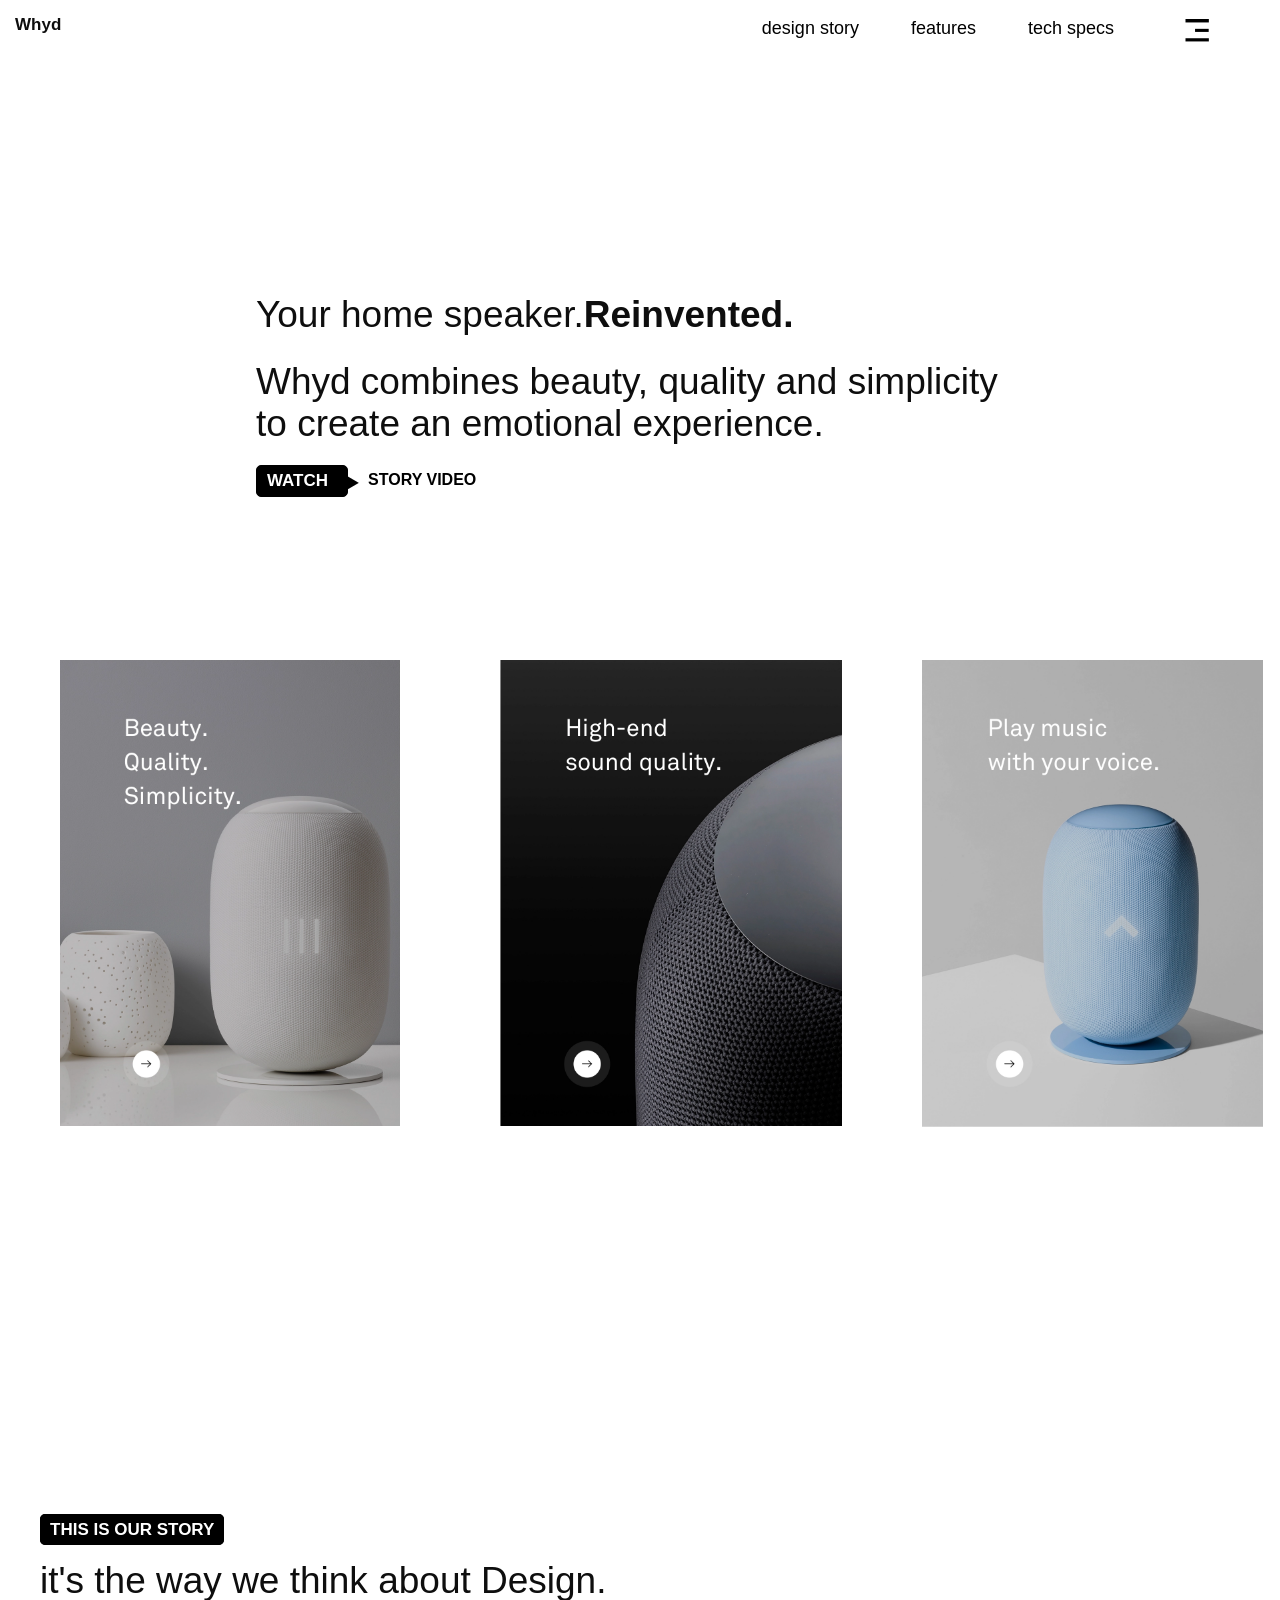
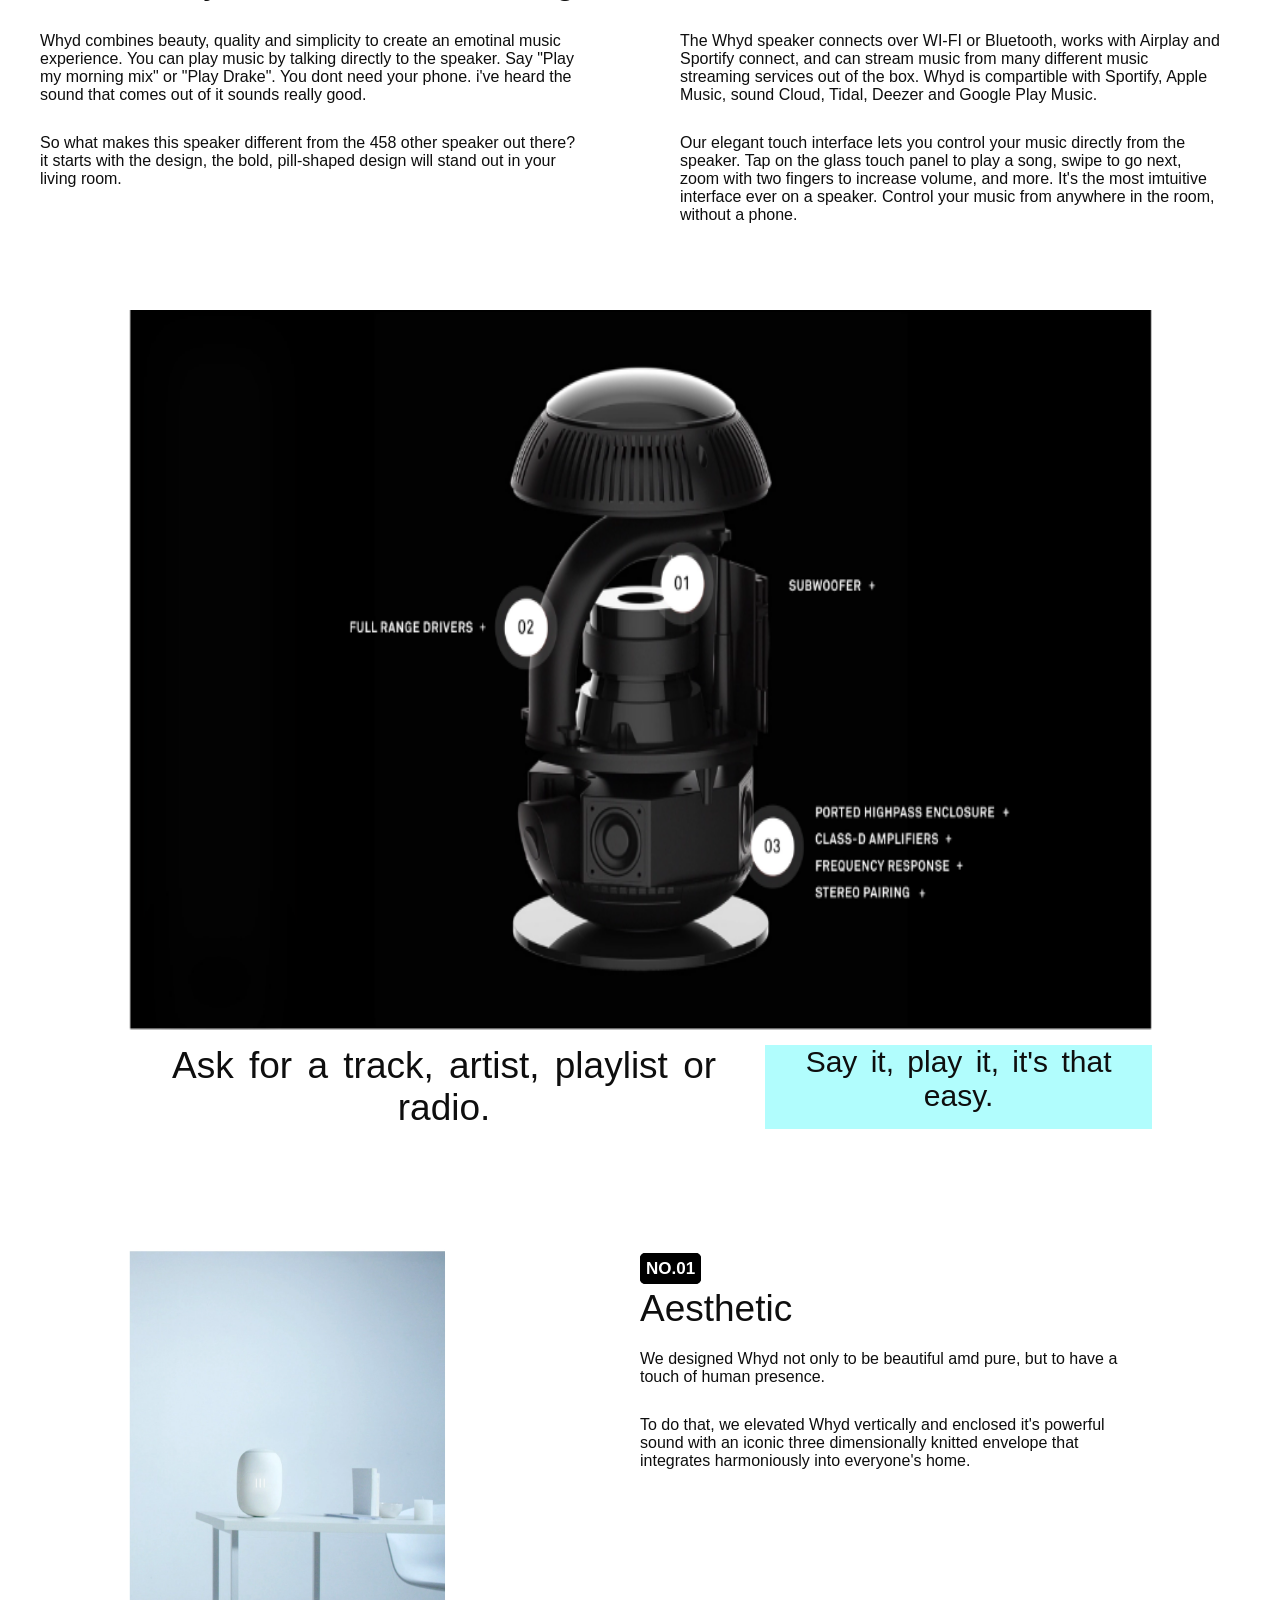
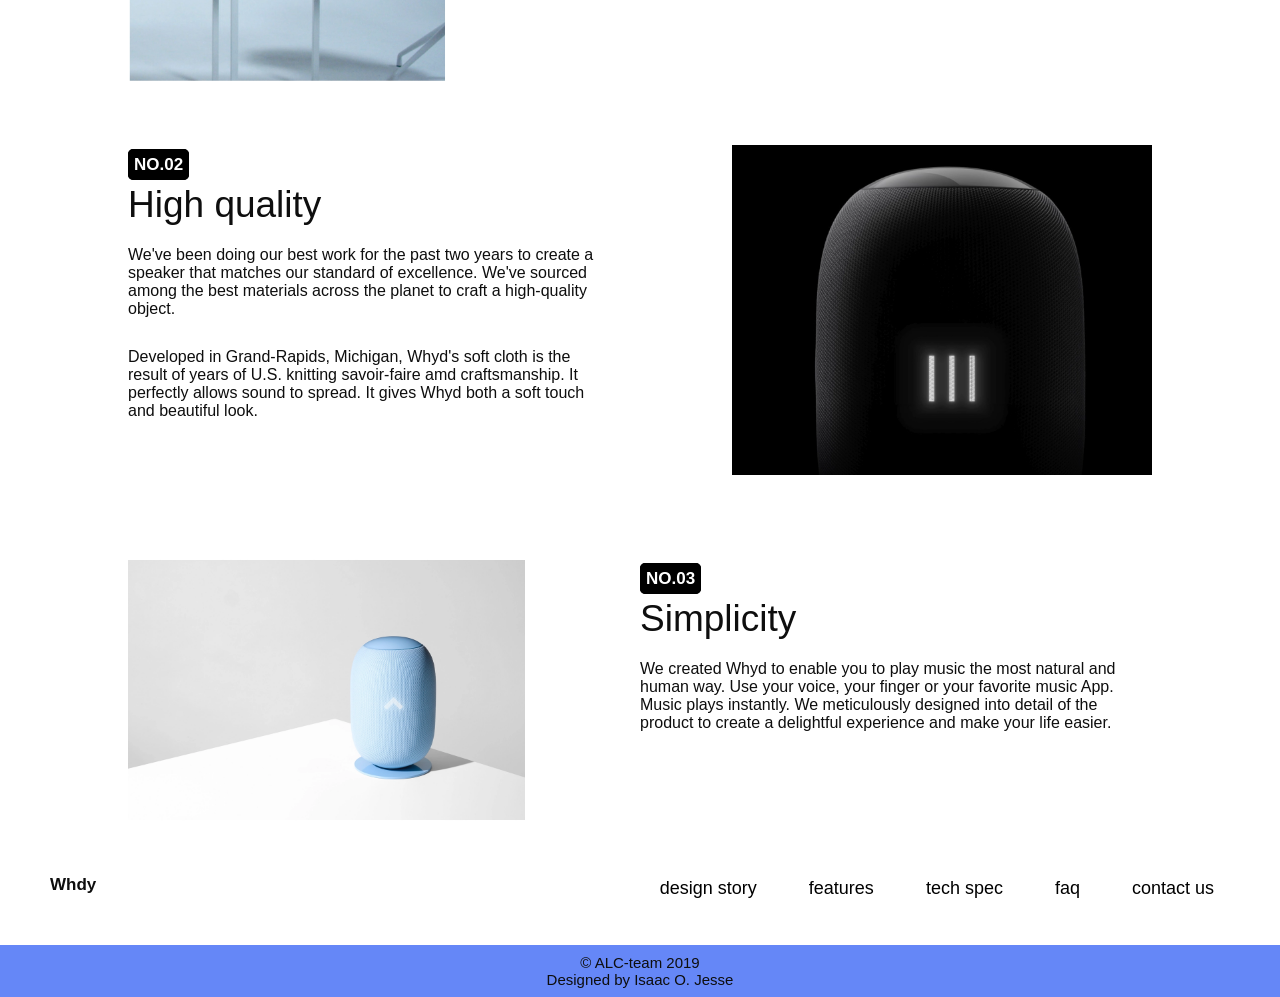
==== index.html @ 48943fe8 "alc assignment upload" ====
<!DOCTYPE html>
<html lang="en">
<head>
    <meta charset="UTF-8">
    <meta name="viewport" content="width=device-width, initial-scale=1.0">
    <meta http-equiv="X-UA-Compatible" content="ie=edge">
    <link rel="stylesheet" href="whyd.css">
    
    <title>Welcome to Whyd</title>
</head>
<body>
    
    <nav>
        <h2 class="text">Whyd</h2>
        <ul class="right">
            <a class="section-1-text3" href="#"><li class="nav">design story</li></a> 
            <a class="section-1-text3" href="#"><li class="nav">features</li></a> 
            <a class="section-1-text3" href="#"><li class="nav">tech specs</li></a> 
        </ul>
        <a href="#"><img class="nav-bar-icon" src="nav.png" alt="nav-bar icon"></a>
        
    </nav>

    <header>
        <p class="section-1-text">Your home speaker.<strong>Reinvented.</strong></p>
        <p class="section-1-text2">Whyd combines beauty, quality and simplicity to create an emotional experience.</p>
        <div class="links">
            <a href="#" class="section-1-link"><strong>WATCH</strong><img class="icon-image" src="icons8-play-24.png" alt=""></a>
            <a href="#" class="section-1-link2"><strong>STORY VIDEO</strong></a>
        </div>
    </header>

    <section class="section-2">
        <div class="grid-1">
            <a class="speaker-links" href="#">
                <img class="speaker-link"src="speaker6.png" alt="whyd speaker logo">
            </a>
        </div>
        <div class="grid-2">
            <a class="speaker-links" href="#">
                <img class="speaker-link"src="speaker4.png" alt="whyd speaker logo">
            </a>
        </div>
        <div class="grid-3">
            <a class="speaker-links" href="#">
                <img class="speaker-link"src="speaker5.png" alt="whyd speaker logo">
            </a>
        </div>
    </section>

    <section class="section-3">
        <strong class="section-1-link3">THIS IS OUR STORY</strong>
        <p class="h6-text">it's the way we think about Design.</p>


        <div class="section-3-text">
            <div class="section-3-text-left">
                <p class="section-3-text-left1">
                    Whyd combines beauty, quality and simplicity to create an emotinal music experience. You can play music by talking directly to the speaker. Say "Play my morning mix" or "Play Drake". You dont need your phone. i've heard the sound that comes out of it sounds really good.
                </p>
                <p class="section-3-text-left2">So what makes this speaker different from the 458 other speaker out there? it starts with the design, the bold, pill-shaped design will stand out in your living room.</p>
            </div>
            
            <div class="section-3-text-right">
                <p class="section-3-text-right1">
                 The Whyd speaker connects over WI-FI or Bluetooth, works with Airplay and Sportify connect, and can stream music from many different music streaming services out of the box. Whyd is compartible with Sportify, Apple Music, sound Cloud, Tidal, Deezer and Google Play Music.
                </p>
                <p class="section-3-text-right2">
                  Our elegant touch interface lets you control your music directly from the speaker. Tap on the glass touch panel to play a song, swipe to go next, zoom with two fingers to increase volume, and more. It's the most imtuitive interface ever on a speaker. Control your music from anywhere in the room, without a phone.
                </p>
            </div>
        </div>    
    </section>

    <section class="section-4">
        <img class="section-4-img" src="speaker.png" alt="Whyd speakers">
       <div class="text2"><p class="h6-text2">Ask for a track, artist, playlist or radio. <p class="special-text">  Say it, play it, it's that easy.</p></p></div> 
    </section>

    <section class="section-5">
        
            <div class="section-5-left">
                <img src="speaker1.png" alt="Whyd speaker">
            </div>
       
        <div class="section-5-right">
            <strong class="section-1-textlink">NO.01</strong>
                <p class="h6-text3">Aesthetic</p>
                <p class="section-5-text-right1">
                    We designed Whyd not only to be beautiful amd pure, but to have a touch of human presence.
                </p>
                <p class="section-5-text-right2">
                    To do that, we elevated Whyd vertically and enclosed it's powerful sound with an iconic three dimensionally knitted envelope that integrates harmoniously into everyone's home.
                </p>

        </div>
        
    </section>
    <section class="section-6">
       
            <div class="section-6-left">
                <img src="speaker2.png" alt="Whyd speaker">
            </div>
            <div class="section-6-right">
                <strong class="section-1-textlink">NO.02</strong>
                <p class="h6-text3">High quality</p>
                <p class="section-6-text-right1">
                    We've been doing our best work for the past two years to create a speaker that matches our standard of excellence. We've sourced among the best materials across the planet to craft a high-quality object.
                </p>
                <p class="section-6-text-right2">
                    Developed in Grand-Rapids, Michigan, Whyd's soft cloth is the result of years of U.S. knitting savoir-faire amd craftsmanship. It perfectly allows sound to spread. It gives Whyd both a soft touch and beautiful look.
                </p>

            </div>
        
    </section>
    <section class="section-7">
          
                <div class="section-7-left">
                    <img src="speaker3.png" alt="Whyd speaker">
                </div>
                <div class="section-7-right">
                    <strong class="section-1-textlink">NO.03</strong>
                    <p class="h6-text3">Simplicity</p>
                    <p class="section-7-text-right1">
                        We created Whyd to enable you to play music the most natural and human way. Use your voice, your finger or your favorite music App. Music plays instantly. We meticulously designed into detail of the product to create a delightful experience and make your life easier.
                    </p>
                    
    
                </div>
           
    </section>
    
<section class="footer-nav">
    <h3 class="text">Whdy</h3>
    <div class="grid-right">
        <ul class="grid-right-ul">
            <a class="section-1-text3" href="#"><li class="f-nav">design story</li></a> 
            <a class="section-1-text3" href="#"><li class="f-nav">features</li></a>
            <a class="section-1-text3" href="#"><li class="f-nav">tech spec</li></a>
            <a class="section-1-text3" href="#"><li class="f-nav">faq</li></a>
            <a class="section-1-text3" href="#"><li class="f-nav">contact us</li></a>
        </ul>
    </div>
</section>

    <footer class="footer">
            <h6></h6> 
            <p>&copy; ALC-team 2019</p>
            <p>Designed by Isaac O. Jesse</p>
        </footer>
 
</body>
</html>
---- whyd.css ----
*{
    margin: 0;
    padding:0;
}

body{
    background-color:  white;
    color:  #0e0e0e;
    font-family: 'Segoe UI', Tahoma, Geneva, Verdana, sans-serif;
}


nav{
    display: flex;
    flex-direction: row;
    padding: 15px;
    margin-bottom: 100px;
    height: 40px;
}

.right{
    position: absolute;
    right: 100px;
    display: inline-flex;
    list-style: none;
    margin-right: 40px;
    
}

.text{
    font-size: 17px;
}

.nav{
    margin: 0px 20px;
    font-size: 18px; 
}

.nav-bar-icon{
    position: absolute;
    top: 17px;
    right: 30px;
    height: 25px;
    width: 25px;
    margin-right: 40px;
}

.icon-image{
    position: absolute;
    left: 330px;
    margin-left: 10px;
}

header{
    
    
    align-content: center;
    justify-content: center;
    height: 50vh;
    width: 60%;
    margin: auto;
    font-size: 37px;
}

.section-1-text{
    margin-bottom: 25px;
}

.section-1-link{
    margin-top: 20px;
    font-size: 17px;
    border: 1px solid black;
    border-radius: 5px;
    padding: 5px 19px 5px 10px;
    background-color: black;
    color: white;
    text-decoration: none;
}

.section-1-textlink{
    margin-top: 20px;
    font-size: 17px;
    border: 1px solid black;
    border-radius: 5px;
    padding: 5px;
    background-color: black;
    color: white;
    text-decoration: none;
}

.section-1-link2{
    margin-top: 20px;
    font-size: 16px;
    border: 1px solid white;
    border-radius: 5px;
    padding: 5px 9px;
    color: black;
    text-decoration: none;
    margin-left: 10px;
}

.section-1-link2:hover{
    border: 1px solid black;
    background: black;
    color: white;
    transition: all 0.5s;
}

.section-1-link:hover{
    border: 1px solid white;
    background: white;
    color: black;
    transition: all 0.5s;
}


.section-1-text3{
   
    font-size: 18px;
    border: 1px solid white;
    border-radius: 5px;
    padding: 2px 5px;
    color: black;
    text-decoration: none;
    
}

.section-1-text3:hover{
    border: 1px solid black;
    background: black;
    color: white;
    transition: all 0.5s;
}

.links{
    display: flex;
    flex-direction: row;
}

.section-2{
    display: grid;
    grid-template-columns: 1fr 1fr 1fr;
    height: 100vh;
}
.grid-1{
   
    margin: 40px 60px;
}
.grid-2{
    
    margin: 40px;
}
.grid-3{
   
    margin: 40px;
}

.speaker-link:hover{
    opacity: 0.5;
    transition: all 0.5s;

}

.section-1-link3{
    margin: 40px;
    font-size: 17px;
    border: 1px solid black;
    border-radius: 5px;
    padding: 5px 9px;
    background-color: black;
    color: white;
    text-decoration: none;
}

.h6-text{
    font-size: 37px;
    margin: 20px 40px;
}

.h6-text2{
    font-size: 37px;
}

.h6-text3{
    font-size: 37px;
    margin-top: 9px;
}

.section-3-text{
    margin: 30px 40px 45px 40px;
    display: grid;
    grid-template-columns: 1fr 1fr;
    align-content: center;
    justify-content: center;
    

    
}

.section-3-text-left2 {
    margin-top: 30px;
}

.section-3-text-left{
    margin-right: 40px;
    width: 90%;
    
}

.section-3-text-right{
   margin-left: 40px;
   width: 90%;
}

.section-3-text-right2{
    margin-top: 30px;
}

.section-4{
    height: 100vh;
    display: flex;
    flex-direction: column;
    justify-content: center;
    align-content: center;
    margin: auto;
    width: 80%;
}

.section-4-img{
    height: 80vh;
}

.text2{
    display: flex;
    justify-content: center;
    align-content: center;
    text-align: center;
    word-spacing: 5px;
    margin-top: 15px;
}

.special-text{
    font-size: 30px;
    margin-left: 5px;
    padding: 0 5px;
    background: rgb(177, 253, 253);
}

.section-5{
    display: grid;
    grid-template-columns: 1fr 1fr;
    margin: auto;
    margin-top: 80px;
    width: 80%;
   
    

}

.section-5-right{
    margin-top: 10px;
}

.section-5-text-right1{
    margin-top: 20px;

}




.section-5-text-right2{
    margin-top: 30px;
}

.section-6{
    display: grid;
    grid-template-columns: 1fr 1fr;
    margin: auto;
    margin-top: 60px;
    width: 80%;
  
    

}

.section-6-left{
   order: 2;
   margin-left: 119px;
}

.section-6-right{
    order: 1;
    margin-top: 10px;
    
}

.section-6-text-right1{
    margin-top: 20px;

}

.section-6-text-right2{
    margin-top: 30px;
}

.section-7{
    display: grid;
    grid-template-columns: 1fr 1fr;
    margin: auto;
    margin-top: 80px;
    width: 80%;
   
    

}

.section-7-right{
    margin-top: 10px;
}

.section-7-text-right1{
    margin-top: 20px;

}

.footer-nav{
    display: grid;
    grid-template-columns: 1fr 1fr;
    margin: 50px;

}

.grid-right{
    position: absolute;
    right: 40px;
}

.grid-right-ul{
    display: inline-flex;
    list-style: none;
}

.f-nav{
    margin: 0px 20px;
    font-size: 18px; 
}

.footer{
    justify-content: center;
    align-content: center;
    text-align: center;
    background: rgb(101, 135, 247);
    font-size: 15px;
    padding: 9px;
}
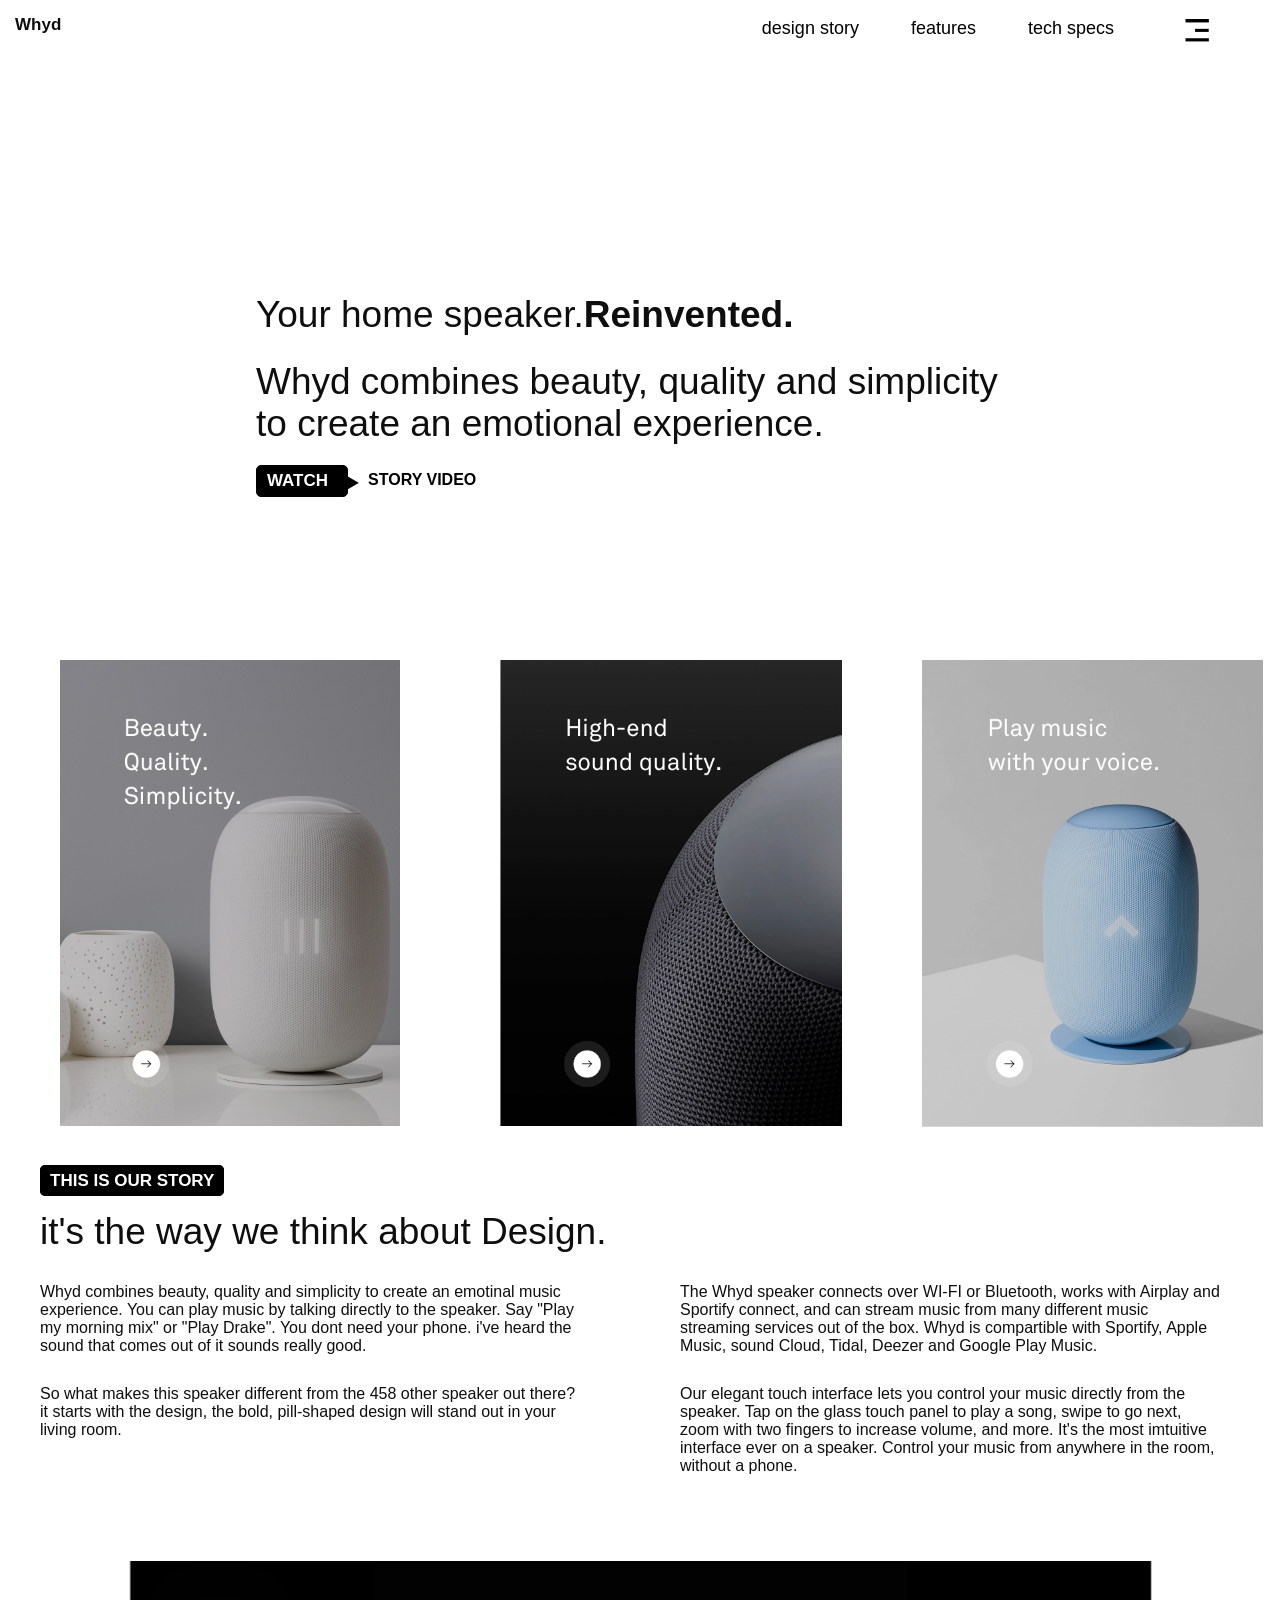
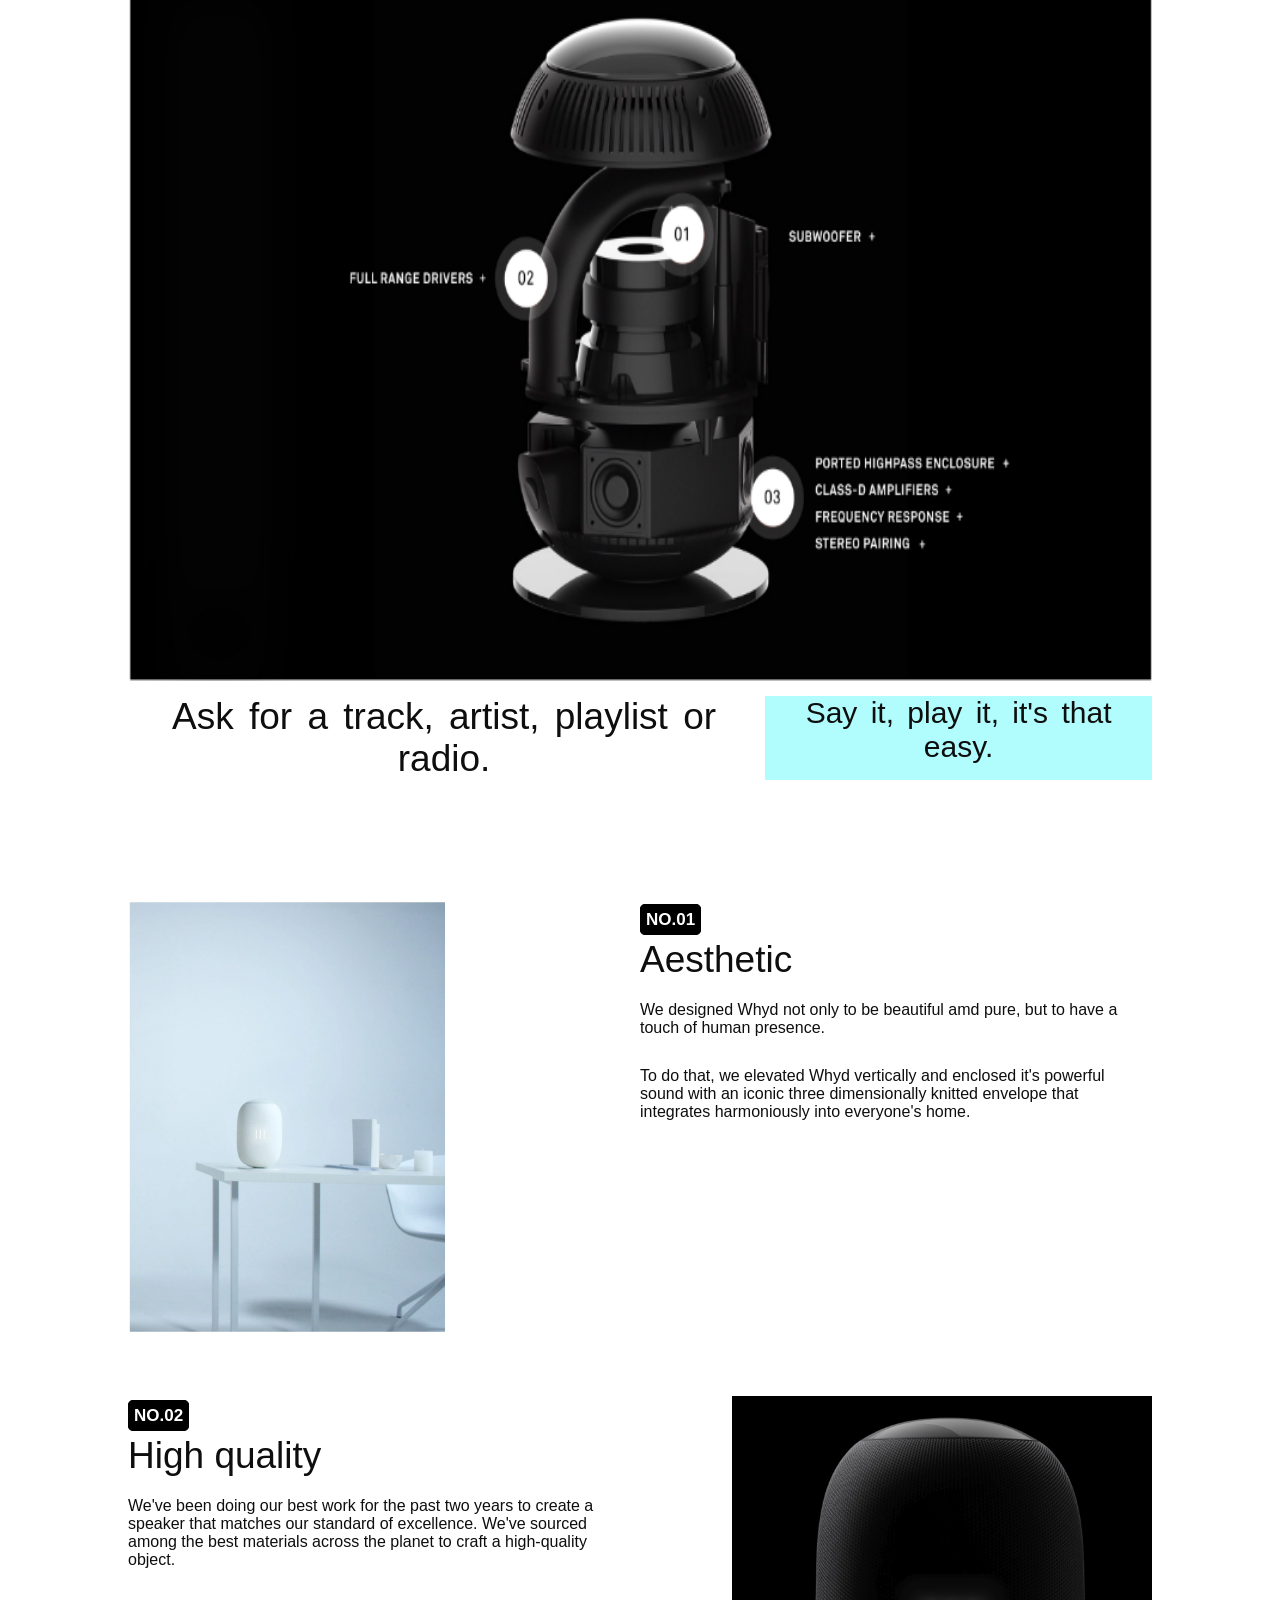
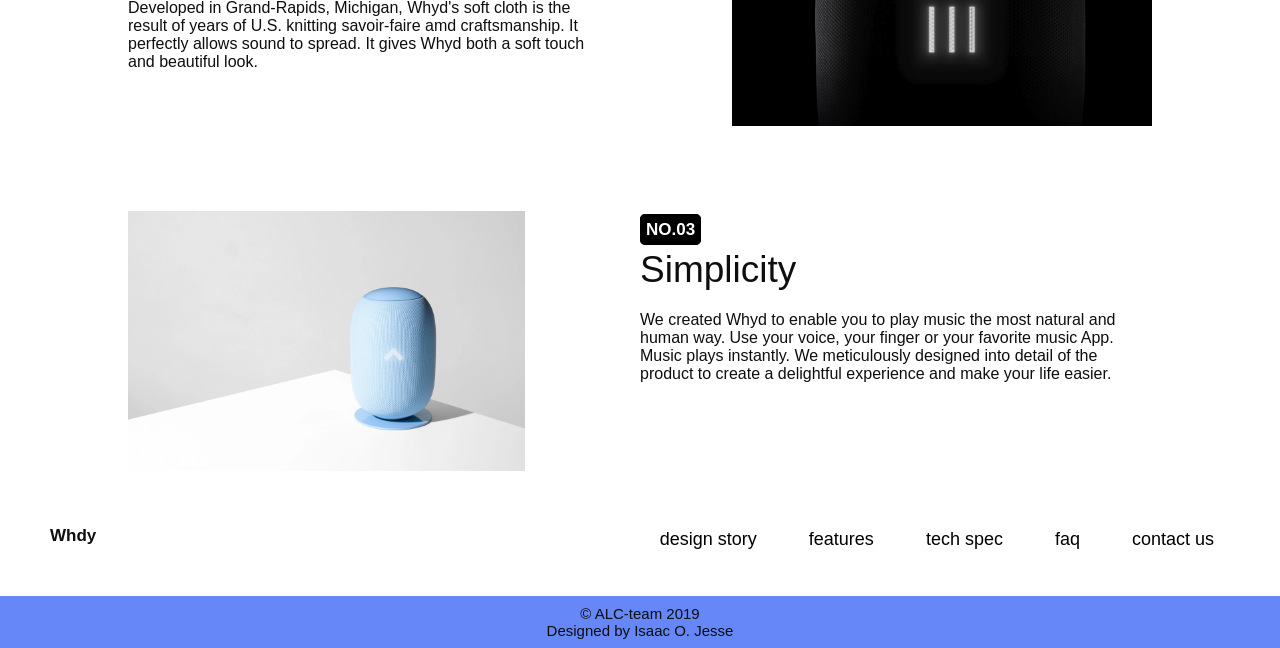
==== commit 837f5b70: "mobile resposivenesss upload for alc assignment" ====
--- a/index.html
+++ b/index.html
@@ -80,7 +80,7 @@
     <section class="section-5">
         
             <div class="section-5-left">
-                <img src="speaker1.png" alt="Whyd speaker">
+                <img class="section-5-img" src="speaker1.png" alt="Whyd speaker">
             </div>
        
         <div class="section-5-right">
@@ -99,7 +99,7 @@
     <section class="section-6">
        
             <div class="section-6-left">
-                <img src="speaker2.png" alt="Whyd speaker">
+                <img class="section-6-img" src="speaker2.png" alt="Whyd speaker">
             </div>
             <div class="section-6-right">
                 <strong class="section-1-textlink">NO.02</strong>
@@ -117,7 +117,7 @@
     <section class="section-7">
           
                 <div class="section-7-left">
-                    <img src="speaker3.png" alt="Whyd speaker">
+                    <img class="section-7-img"  src="speaker3.png" alt="Whyd speaker">
                 </div>
                 <div class="section-7-right">
                     <strong class="section-1-textlink">NO.03</strong>
--- a/whyd.css
+++ b/whyd.css
@@ -140,7 +140,7 @@
 .section-2{
     display: grid;
     grid-template-columns: 1fr 1fr 1fr;
-    height: 100vh;
+   
 }
 .grid-1{
    
@@ -355,3 +355,342 @@
     padding: 9px;
 }
 
+
+@media(max-width:900px){
+    .right{
+        display: none;
+    }
+    header{
+    font-size: 20px;
+    width:70%;
+    margin-top: 0;
+   
+    display: flex;
+    flex-direction: column;
+    justify-content:center;
+    align-items: center;
+    text-align: center;
+   
+    color: rgba(0, 0, 0, 0.829);
+    padding-bottom: 90px;
+    }
+    
+    .icon-image{
+       display: none;
+    }
+
+    
+    .section-1-link{
+        margin-top: 20px;
+        font-size: 17px;
+        border: 1px solid black;
+        border-radius: 5px;
+        padding: 5px 19px 5px 10px;
+        background-color: black;
+        color: white;
+        text-decoration: none;
+    }
+    
+    .section-1-textlink{
+        margin-top: 20px;
+        font-size: 17px;
+        border: 1px solid black;
+        border-radius: 5px;
+        padding: 5px;
+        background-color: black;
+        color: white;
+        text-decoration: none;
+    }
+    
+    .section-1-link2{
+        margin-top: 20px;
+        font-size: 16px;
+        border: 1px solid white;
+        border-radius: 5px;
+        padding: 5px 9px;
+        color: black;
+        text-decoration: none;
+        margin-left: 10px;
+    }
+    
+    .section-1-link2:hover{
+        border: 1px solid black;
+        background: black;
+        color: white;
+        transition: all 0.5s;
+    }
+    
+    .section-1-link:hover{
+        border: 1px solid white;
+        background: white;
+        color: black;
+        transition: all 0.5s;
+    }
+    
+    
+    .section-1-text3{
+       
+        font-size: 18px;
+        border: 1px solid white;
+        border-radius: 5px;
+       
+        color: black;
+        text-decoration: none;
+        
+    }
+    
+    .section-1-text3:hover{
+        border: 1px solid black;
+        background: black;
+        color: white;
+        transition: all 0.5s;
+    }
+    
+    .links{
+        display: flex;
+        flex-direction: row;
+    }
+    
+    .section-2{
+        display: grid;
+        grid-template-columns: 1fr;
+        margin: 30px 30px 0 30px;
+        align-content: center;
+        justify-content: center;
+        text-align: center;
+        padding-bottom: 60px;
+       
+    }
+    .grid-1{
+      
+    
+
+       
+    }
+    .grid-2{
+        
+       padding: 0px;
+    }
+    .grid-3{
+      margin-bottom: 200px;
+       
+    }
+    
+    .speaker-link:hover{
+        opacity: 0.5;
+        transition: all 0.5s;
+    
+    }
+
+    .speaker-link{
+        height: 50%;
+        width: 50%;
+        margin: 0;
+       padding: 0px;
+    }
+    
+    .section-1-link3{
+        margin: 40px;
+        font-size: 10px;
+        border: 1px solid black;
+        border-radius: 5px;
+        padding: 5px 9px;
+        background-color: black;
+        color: white;
+        text-decoration: none;
+    }
+    
+    .h6-text{
+        font-size: 20px;
+        margin: 20px 40px;
+    }
+    
+    .h6-text2{
+        font-size: 12px;
+    }
+    
+    .h6-text3{
+        font-size: 20px;
+        margin-top: 9px;
+    }
+
+    
+    
+    .section-3-text{
+        width: 90%;
+        margin: 0;
+        display: flex;
+        flex-direction: column;
+    }
+    
+    .section-3-text-left2 {
+       margin-bottom: 30px;
+       margin-top: 15px;
+    }
+    
+    .section-3-text-left{
+        margin-left: 40px;
+        margin-bottom: 20px;
+        font-size: 13px;
+    }
+    
+    .section-3-text-right{
+        margin-left: 40px;
+        font-size: 13px;
+        
+    }
+    
+    .section-3-text-right2{
+        margin-bottom: 40px;
+        margin-top: 15px;
+    }
+    
+    .section-4{
+        display: flex;
+        flex-direction: column;
+        justify-content: center;
+        align-content: center;
+        text-align: center;
+        
+    }
+    
+    
+    
+    .text2{
+        display: flex;
+        flex-direction: row;
+        justify-content: center;
+        align-content: center;
+        text-align: center;
+        word-spacing: 0.5px;
+        margin-top: 10px;
+        width: 105%;
+       
+    }
+    
+    .special-text{
+        font-size: 12px;
+        margin-left: 5px;
+        padding: 1px 5px;
+        background: rgb(177, 253, 253);
+    }
+    
+    .section-5{
+        display: grid;
+        grid-template-columns: 1fr;
+        margin-top: 60px;
+        width: 80%;
+    }
+    
+    .section-5-img{
+        width: 60%;
+        height: 60%;
+        margin-left: 50px;
+    }
+
+    .section-5-right{
+       margin-top: 30px;
+    }
+    
+    .section-5-text-right1{
+        margin-top: 20px;
+        font-size: 15px;
+    }
+    
+    .section-5-text-right2{
+        margin-top: 15px;
+        font-size: 15px;
+    }
+    
+    .section-6{
+        display: grid;
+        grid-template-columns: 1fr;
+        margin-top: 60px;
+        width: 80%;
+    }
+
+    .section-6-img{
+        width: 90%;
+        width: 90%;
+        margin-left: 10px;
+    }
+    
+    .section-6-left{
+       order: 1;
+       margin-left: 50px;
+    }
+    
+    .section-6-right{
+        order: 2;
+        margin-top: 30px;
+        
+    }
+    
+    .section-6-text-right1{
+        margin-top: 20px;
+        font-size: 15px;
+    }
+    
+    .section-6-text-right2{
+        margin-top: 15px;
+        font-size: 15px;
+    }
+    
+    .section-7{
+        display: grid;
+        grid-template-columns: 1fr;
+        margin-top: 60px;
+        width: 80%;
+    }
+    
+    .section-7-img{
+        width: 80%;
+        margin-left: 50px;
+    }
+    
+    .section-7-right{
+        margin-top: 30px;
+     }
+     
+     .section-7-text-right1{
+         margin-top: 20px;
+         font-size: 15px;
+     }
+     
+    
+    .footer-nav{
+        display: flex;
+        flex-direction: column;
+        margin: 40px;
+        height: 40vh;
+    }
+    
+    .grid-right{
+        position: absolute;
+        left: 25px;
+        display: flex;
+        flex-direction: column;
+        margin-top: 30px;
+    }
+    
+    .grid-right-ul{
+        display: flex;
+        flex-direction: column;
+        list-style: none;
+    }
+    
+    .f-nav{
+        
+        font-size: 18px; 
+    }
+    
+    .footer{
+        justify-content: center;
+        align-content: center;
+        text-align: center;
+        background: rgb(101, 135, 247);
+        font-size: 15px;
+        padding: 9px;
+    }
+}
+
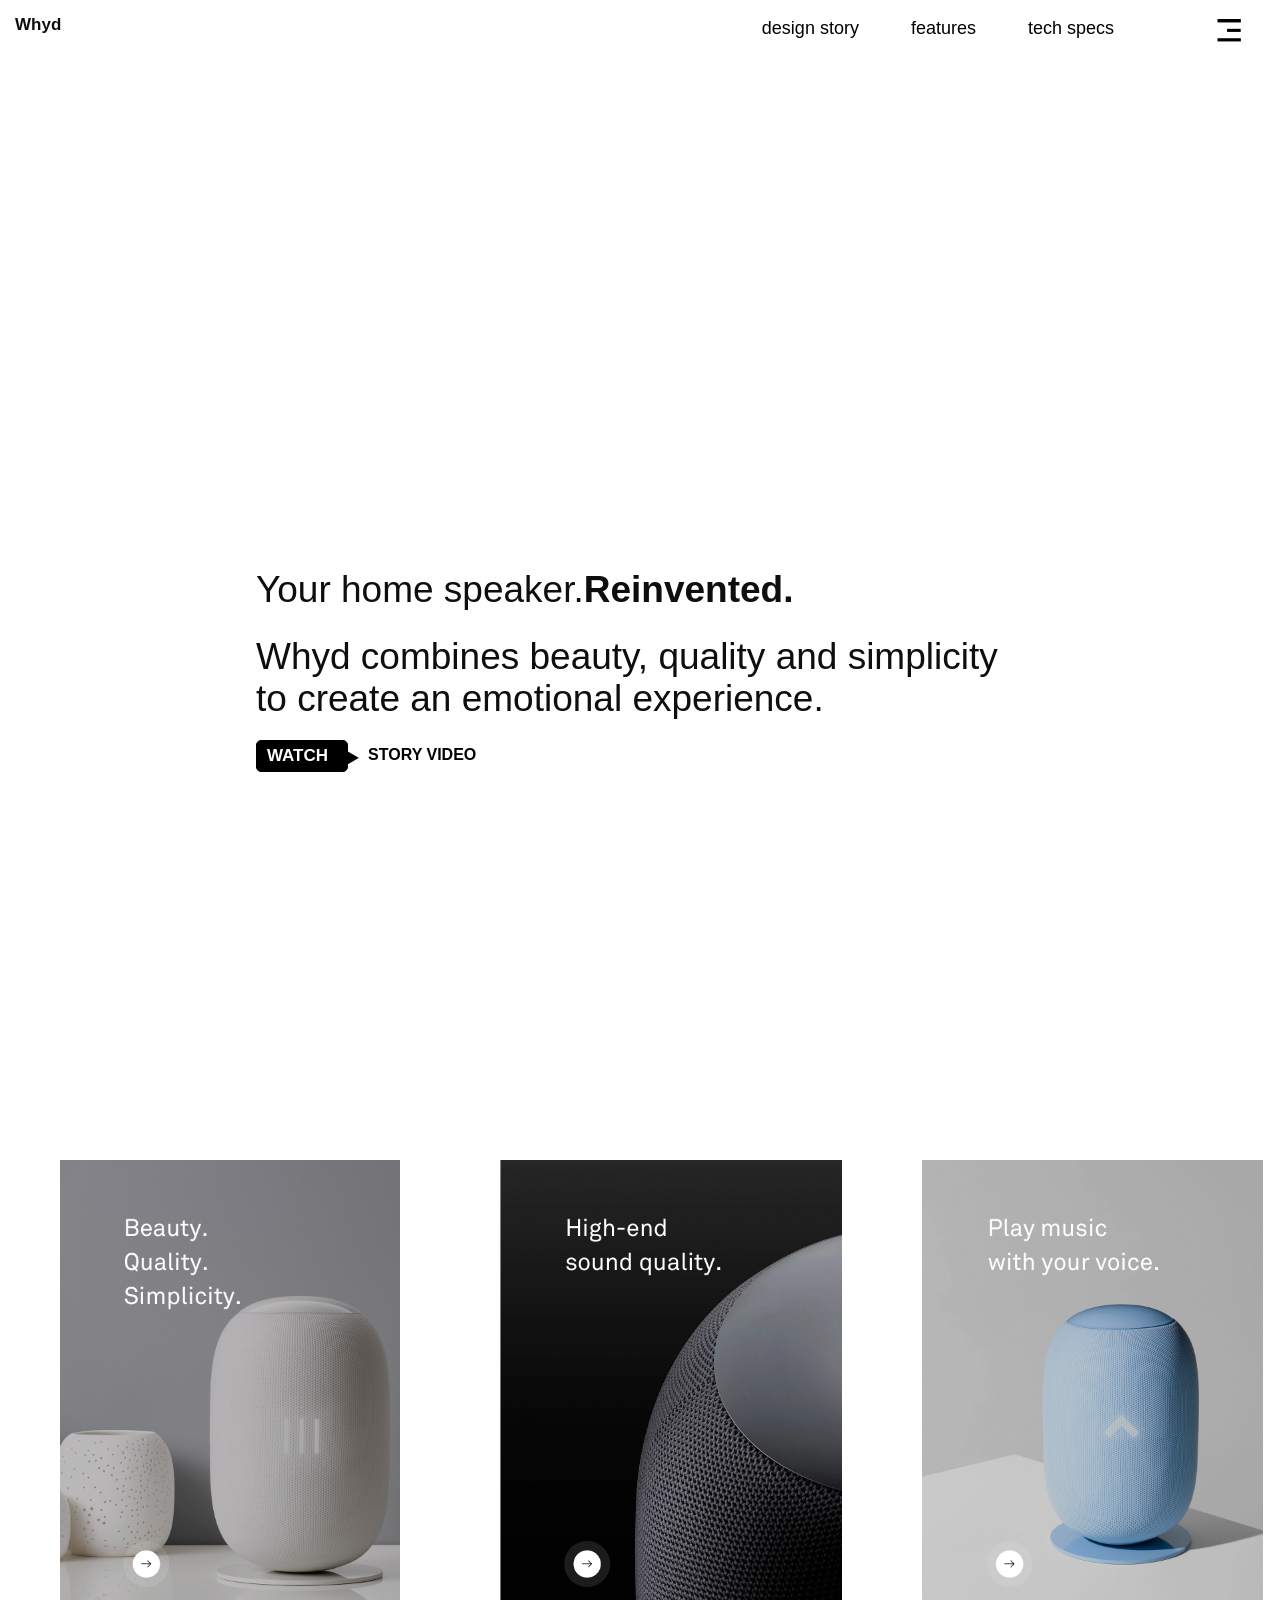
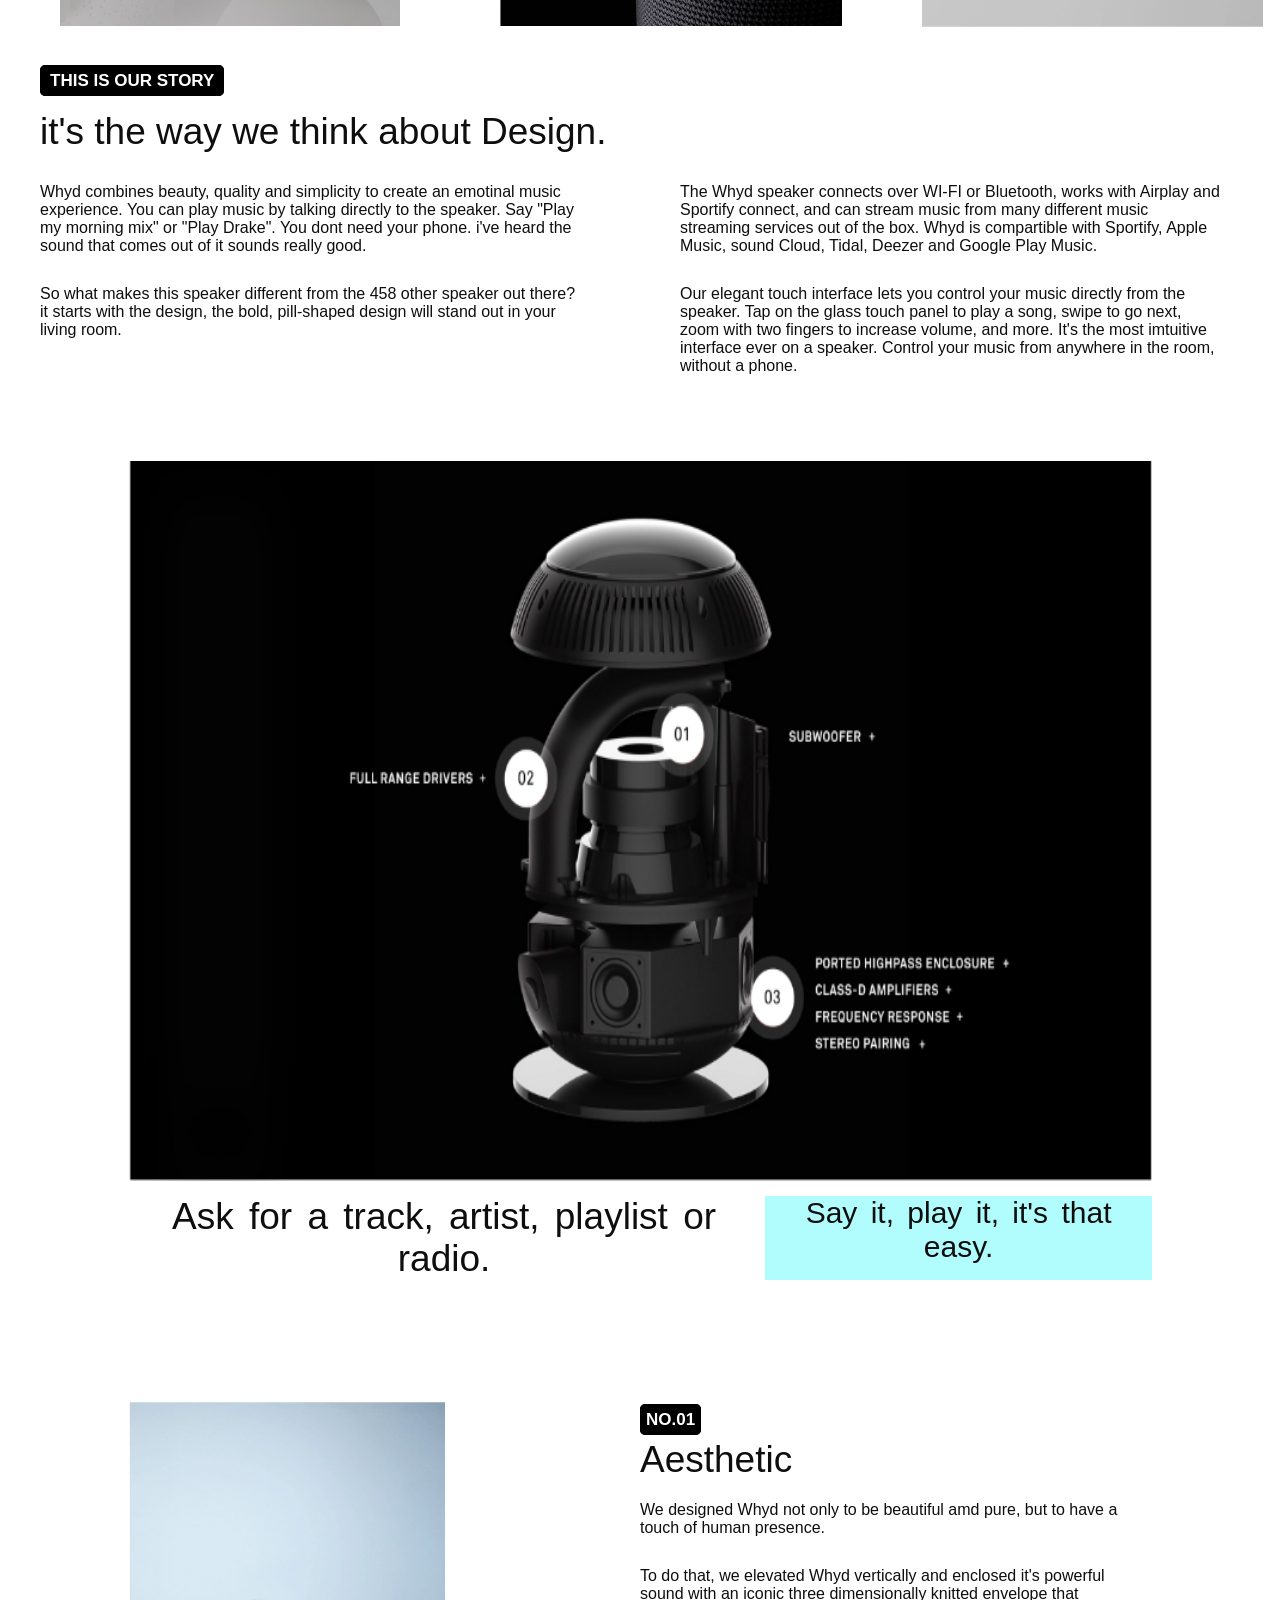
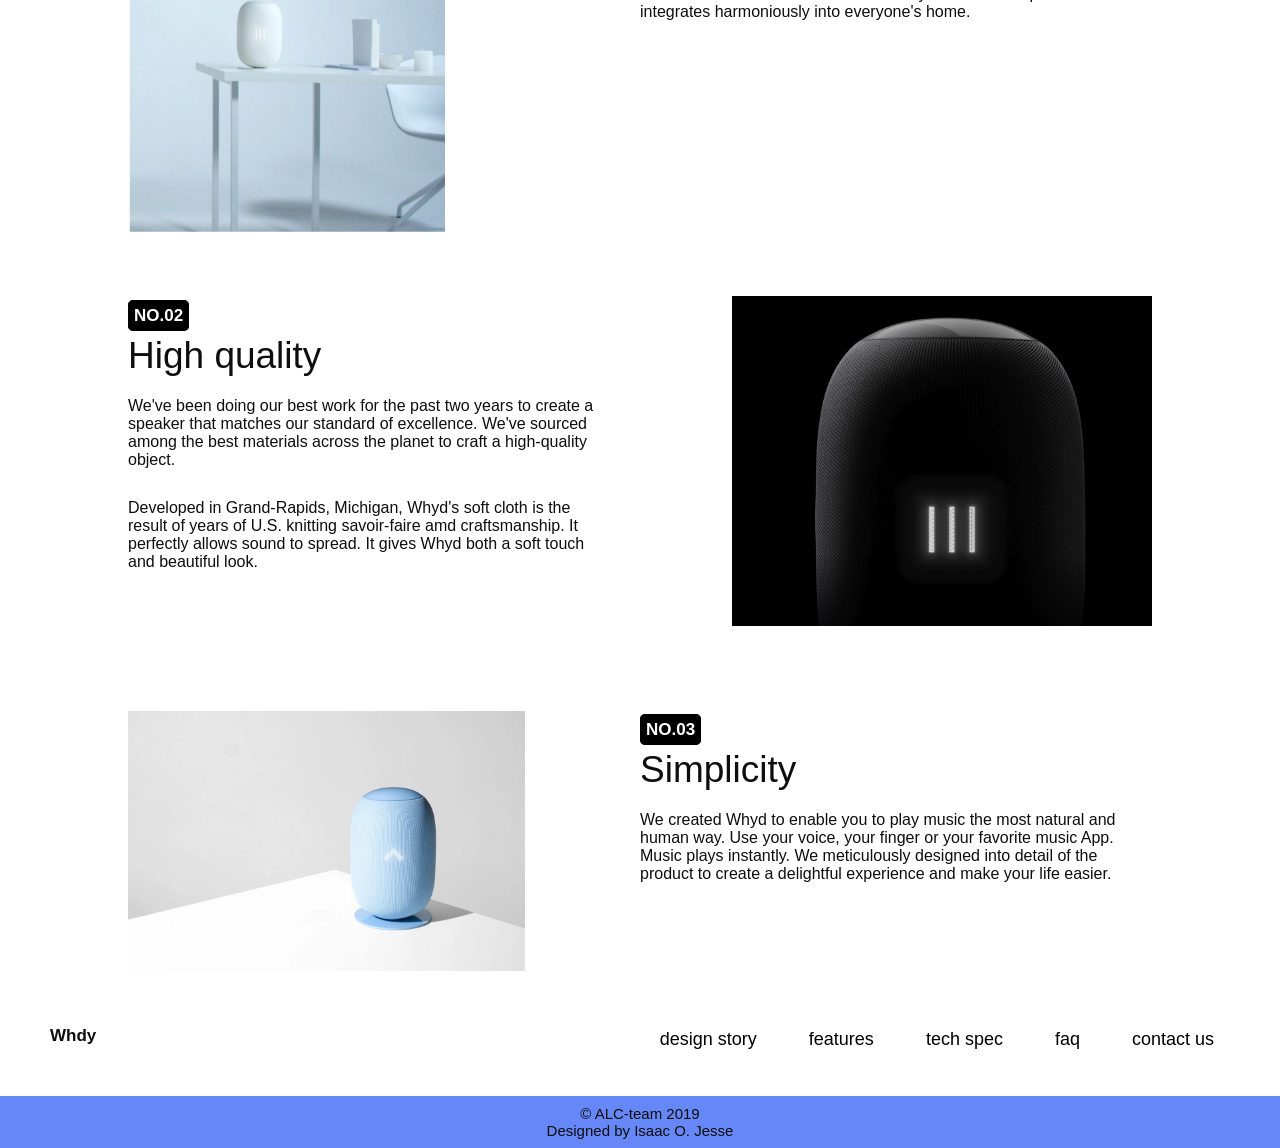
==== commit 48bd1385: "Mobile responsive update." ====
--- a/index.html
+++ b/index.html
@@ -33,7 +33,7 @@
     <section class="section-2">
         <div class="grid-1">
             <a class="speaker-links" href="#">
-                <img class="speaker-link"src="speaker6.png" alt="whyd speaker logo">
+                <img class="speaker-link1"src="speaker6.png" alt="whyd speaker logo">
             </a>
         </div>
         <div class="grid-2">
--- a/whyd.css
+++ b/whyd.css
@@ -14,7 +14,7 @@
     display: flex;
     flex-direction: row;
     padding: 15px;
-    margin-bottom: 100px;
+   
     height: 40px;
 }
 
@@ -39,10 +39,10 @@
 .nav-bar-icon{
     position: absolute;
     top: 17px;
-    right: 30px;
+    right: 18px;
     height: 25px;
     width: 25px;
-    margin-right: 40px;
+    margin-right: 20px;
 }
 
 .icon-image{
@@ -52,13 +52,12 @@
 }
 
 header{
-    
-    
     align-content: center;
     justify-content: center;
-    height: 50vh;
+    height: 100vh;
     width: 60%;
     margin: auto;
+    margin-top: 150px;
     font-size: 37px;
 }
 
@@ -360,19 +359,25 @@
     .right{
         display: none;
     }
+
+    nav{
+        display: flex;
+        flex-direction: row;
+        padding: 15px;
+       
+        height: 40px;
+    }
+
     header{
     font-size: 20px;
-    width:70%;
-    margin-top: 0;
-   
+    margin-top: 20px;
+    height: 70vh;
     display: flex;
     flex-direction: column;
     justify-content:center;
     align-items: center;
     text-align: center;
-   
     color: rgba(0, 0, 0, 0.829);
-    padding-bottom: 90px;
     }
     
     .icon-image{
@@ -393,7 +398,7 @@
     
     .section-1-textlink{
         margin-top: 20px;
-        font-size: 17px;
+        font-size: 15px;
         border: 1px solid black;
         border-radius: 5px;
         padding: 5px;
@@ -404,7 +409,7 @@
     
     .section-1-link2{
         margin-top: 20px;
-        font-size: 16px;
+        font-size: 15px;
         border: 1px solid white;
         border-radius: 5px;
         padding: 5px 9px;
@@ -453,27 +458,23 @@
     
     .section-2{
         display: grid;
-        grid-template-columns: 1fr;
-        margin: 30px 30px 0 30px;
-        align-content: center;
-        justify-content: center;
-        text-align: center;
-        padding-bottom: 60px;
+    grid-template-columns: 1fr;
+    justify-content:center;
+    align-items: center;
+    text-align: center;
        
     }
     .grid-1{
-      
-    
-
-       
+        margin-top: 30px;
+        padding: 0px
     }
     .grid-2{
-        
+       margin-top: 15px;
        padding: 0px;
     }
     .grid-3{
-      margin-bottom: 200px;
-       
+        margin-top: 15px;
+        padding: 0px;
     }
     
     .speaker-link:hover{
@@ -483,10 +484,14 @@
     }
 
     .speaker-link{
+        width:50%;
         height: 50%;
-        width: 50%;
-        margin: 0;
-       padding: 0px;
+       
+    }
+
+    .speaker-link1{
+        width:52%;
+        height: 50%;
     }
     
     .section-1-link3{
@@ -551,10 +556,12 @@
         justify-content: center;
         align-content: center;
         text-align: center;
-        
-    }
-    
-    
+        height: 50vh;
+    }
+    
+    .section-4-img{
+        height: 70%;
+    }
     
     .text2{
         display: flex;
@@ -573,6 +580,7 @@
         margin-left: 5px;
         padding: 1px 5px;
         background: rgb(177, 253, 253);
+        margin-bottom: 10px;
     }
     
     .section-5{
@@ -661,8 +669,8 @@
     .footer-nav{
         display: flex;
         flex-direction: column;
-        margin: 40px;
-        height: 40vh;
+        margin: 40px 40px 200px 40px;
+       
     }
     
     .grid-right{
